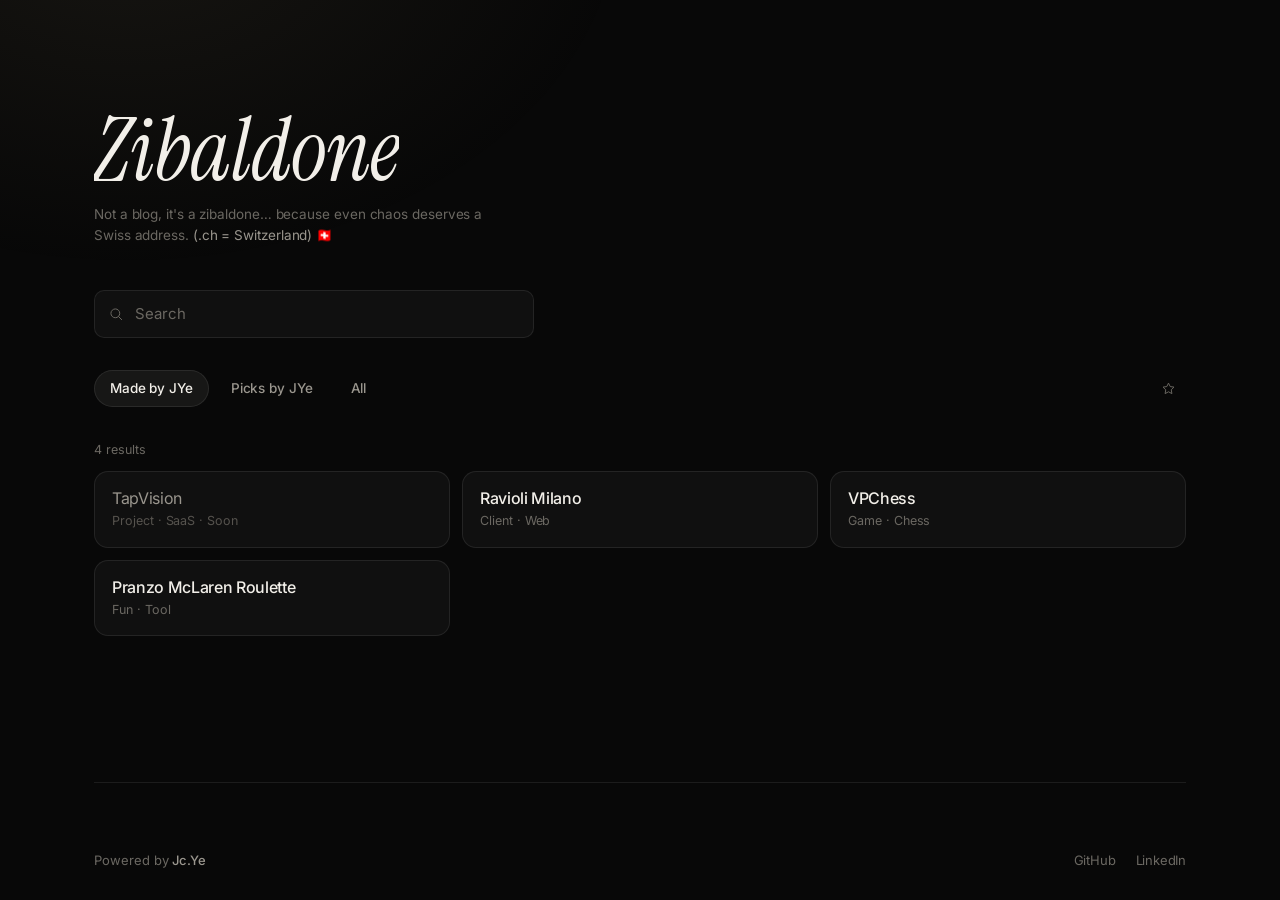
==== index.html @ 0ca53b3e "f" ====
<!DOCTYPE html>
<html lang="en" data-theme="dark">
<head>
<meta charset="utf-8">
<meta name="viewport" content="width=device-width, initial-scale=1, viewport-fit=cover">
<meta name="color-scheme" content="dark">
<meta name="theme-color" content="#080808">

<title>Zibaldone</title>
<meta name="description" content="Zibaldone.ch — pages built by Jiancheng Ye, and a few worth keeping open.">
<meta name="author" content="Jiancheng Ye">

<meta property="og:type" content="website">
<meta property="og:site_name" content="Zibaldone">
<meta property="og:title" content="Zibaldone">
<meta property="og:description" content="Pages built by Jiancheng Ye, and a few worth keeping open.">
<meta property="og:url" content="https://zibaldone.ch/">
<meta name="twitter:card" content="summary_large_image">

<link rel="canonical" href="https://zibaldone.ch/">
<link rel="icon" href="assets/img/favicon.svg" type="image/svg+xml">

<link rel="preconnect" href="https://fonts.googleapis.com">
<link rel="preconnect" href="https://fonts.gstatic.com" crossorigin>
<link rel="stylesheet" href="https://fonts.googleapis.com/css2?family=Inter:wght@400;500;600&family=Instrument+Serif:ital@1&display=swap">

<link rel="stylesheet" href="assets/css/style.css">
</head>

<body>
<a class="skip-link" href="#grid">Skip to the list</a>

<div class="bg" aria-hidden="true"></div>

<div class="shell">

  <header class="head">
    <h1 class="wordmark"><span>Zibaldone</span></h1>
    <p class="tagline">Not a blog, it's a zibaldone&hellip; because even chaos deserves a Swiss address. <span class="tagline__ch">(.ch = Switzerland) 🇨🇭</span></p>

    <form class="search" role="search" onsubmit="return false">
      <svg class="search__icon" viewBox="0 0 24 24" aria-hidden="true">
        <circle cx="11" cy="11" r="6.6" fill="none" stroke="currentColor" stroke-width="1.5"/>
        <path d="M15.9 15.9L20.5 20.5" stroke="currentColor" stroke-width="1.5" stroke-linecap="round"/>
      </svg>
      <input id="q" class="search__input" type="search" autocomplete="off"
             placeholder="Search" aria-label="Search sites" spellcheck="false">
      <button id="qClear" class="search__clear" type="button" aria-label="Clear search" hidden>
        <svg viewBox="0 0 24 24" aria-hidden="true">
          <path d="M7 7l10 10M17 7L7 17" stroke="currentColor" stroke-width="1.8" stroke-linecap="round"/>
        </svg>
      </button>
    </form>

    <div class="toolbar">
      <div class="chips" id="chips" role="tablist" aria-label="Collections"></div>
      <button id="favBtn" class="icon-btn" type="button" aria-pressed="false"
              aria-label="Show only saved" title="Saved">
        <svg viewBox="0 0 24 24" aria-hidden="true">
          <path d="M12 4.4l2.4 4.87 5.37.78-3.89 3.79.92 5.36L12 16.66l-4.8 2.54.92-5.36-3.89-3.79 5.37-.78z"
                fill="none" stroke="currentColor" stroke-width="1.4" stroke-linejoin="round"/>
        </svg>
      </button>
    </div>
  </header>

  <main>
    <p class="count" id="count" role="status" aria-live="polite"></p>

    <section id="grid" class="grid" aria-label="Sites"></section>

    <div id="empty" class="empty" hidden>
      <p>No matches. <button type="button" class="linklike" id="resetBtn">Reset</button></p>
    </div>
  </main>

  <footer class="foot">
    <p class="foot__credit">Powered by <span class="foot__name">Jc.Ye</span></p>
    <nav class="foot__links" aria-label="Elsewhere">
      <a href="https://github.com/skymemoryGit" target="_blank" rel="noopener noreferrer">GitHub</a>
      <a href="https://www.linkedin.com/in/jiancheng-ye-790966201" target="_blank" rel="noopener noreferrer">LinkedIn</a>
    </nav>
  </footer>

</div>

<script src="assets/js/data.js"></script>
<script src="assets/js/app.js"></script>
</body>
</html>
---- assets/css/style.css ----
/* =============================================================================
 *  zibaldone.ch — style.css
 *
 *  Same shape as before: a wordmark, a search field, three chips, a quiet grid
 *  of compact cards. The caption only exists on hover, as a floating tooltip.
 *
 *  What changed is the material, not the layout — warm paper-white instead of
 *  a cold blue-white, a champagne accent instead of system blue, and a hairline
 *  on every card so the grid reads as something set rather than something
 *  floating on black.
 * =========================================================================== */

/* ---------------------------------------------------------------- tokens -- */
:root {
  --bg:        #080808;
  --surface:   rgba(244, 241, 234, .035);
  --surface-2: rgba(244, 241, 234, .062);

  --line:      rgba(244, 241, 234, .085);   /* resting hairline, always drawn */
  --line-2:    rgba(244, 241, 234, .17);    /* hover / active */

  --ink:       #F2EFE9;   /* warm paper-white — never pure #FFF */
  --ink-2:     #9A968E;
  --ink-3:     #6B6862;

  --accent:    #B9A77D;   /* champagne. The only colour on the page. */

  --font: 'Inter', -apple-system, BlinkMacSystemFont, 'SF Pro Text',
          'Segoe UI', Roboto, Helvetica, Arial, sans-serif;
  --font-display: 'Instrument Serif', Georgia, 'Times New Roman', serif;

  --r:     14px;
  --pad:   clamp(20px, 5vw, 44px);
  --maxw:  1180px;

  --ease:  cubic-bezier(.32, .72, 0, 1);
  --fast:  .2s;
  --slow:  .4s;
}

/* ------------------------------------------------------------------ base -- */
*, *::before, *::after { box-sizing: border-box; }
html { -webkit-text-size-adjust: 100%; }

body {
  margin: 0;
  min-height: 100svh;
  background: var(--bg);
  color: var(--ink);
  font-family: var(--font);
  font-size: 16px;
  line-height: 1.5;
  letter-spacing: -.012em;
  -webkit-font-smoothing: antialiased;
  -moz-osx-font-smoothing: grayscale;
  overflow-x: hidden;
}

a { color: inherit; text-decoration: none; }
button { font: inherit; color: inherit; }
h1, h2, p { margin: 0; }
[hidden] { display: none !important; }

::selection { background: var(--accent); color: #0B0B0B; }

:focus-visible { outline: 1.5px solid var(--accent); outline-offset: 3px; border-radius: 8px; }

.skip-link {
  position: absolute; left: -9999px; top: 0; z-index: 99;
  background: var(--ink); color: var(--bg); padding: 10px 16px; font-weight: 500;
}
.skip-link:focus { left: 0; }

/* one very faint pool of warm light, top-left. Nothing else. */
.bg {
  position: fixed; inset: 0; z-index: -1; pointer-events: none;
  background:
    radial-gradient(56vmax 40vmax at 10% -10%, rgba(185, 167, 125, .085), transparent 70%);
}

.shell {
  max-width: var(--maxw);
  margin-inline: auto;
  padding: clamp(56px, 12vh, 120px) var(--pad) 0;
  display: flex; flex-direction: column;
  min-height: 100svh;
}

/* ================================================================= HEADER == */
.head { margin-bottom: clamp(22px, 3.4vw, 34px); }

/* wordmark ---------------------------------------------------------------- */
/* One sheen sweeps across on load and settles to flat. background-size:300%
   means the visible window is a third of the gradient — at both ends that
   window is solid ink, so only the pass itself shows. */
.wordmark {
  font-family: var(--font-display);
  font-style: italic;
  font-size: clamp(44px, 11vw, 86px);
  font-weight: 400;
  letter-spacing: -.01em;
  line-height: 1;
  margin-bottom: clamp(6px, 1.4vw, 10px);
  user-select: none;
}

/* tagline ------------------------------------------------------------------ */
.tagline {
  max-width: 46ch;
  margin-bottom: clamp(26px, 5vw, 44px);
  font-size: 13.5px;
  line-height: 1.55;
  color: var(--ink-3);
  letter-spacing: -.006em;
}
.tagline__ch { color: var(--ink-2); }
.wordmark span {
  display: inline-block;
  background: linear-gradient(100deg,
              #F2EFE9   0%,
              #F2EFE9  43%,
              #B9A77D  52%,
              #F2EFE9  62%,
              #F2EFE9 100%);
  background-size: 300% 100%;
  background-position: 0 0;
  -webkit-background-clip: text;
  background-clip: text;
  color: transparent;
  animation: sheen 2.1s var(--ease) .2s both;
}
@keyframes sheen {
  from { background-position: 100% 0; opacity: 0; transform: translateY(10px); }
  30%  { opacity: 1; transform: none; }
  to   { background-position: 0 0;    opacity: 1; transform: none; }
}

/* search ------------------------------------------------------------------ */
.search { position: relative; display: flex; align-items: center; max-width: 440px; }

.search__icon {
  position: absolute; left: 14px; width: 16px; height: 16px;
  color: var(--ink-3); pointer-events: none;
  transition: color var(--fast) var(--ease);
}
.search:focus-within .search__icon { color: var(--accent); }

.search__input {
  width: 100%;
  padding: 12px 40px 12px 40px;
  font: inherit; font-size: 15px;
  color: var(--ink);
  background: var(--surface);
  border: 1px solid var(--line);
  border-radius: 10px;
  transition: background var(--fast) var(--ease), border-color var(--fast) var(--ease);
  -webkit-appearance: none; appearance: none;
}
.search__input::placeholder { color: var(--ink-3); }
.search__input:hover { border-color: var(--line-2); }
.search__input:focus { outline: none; background: var(--surface-2); border-color: var(--line-2); }
.search__input::-webkit-search-cancel-button { display: none; }

.search__clear {
  position: absolute; right: 9px;
  display: grid; place-items: center;
  width: 24px; height: 24px;
  border: 0; border-radius: 50%;
  background: rgba(244, 241, 234, .14); color: var(--ink);
  cursor: pointer;
  transition: background var(--fast) var(--ease);
}
.search__clear svg { width: 13px; height: 13px; }
.search__clear:hover { background: rgba(244, 241, 234, .26); }

/* toolbar ----------------------------------------------------------------- */
.toolbar {
  margin-top: clamp(22px, 4vw, 32px);
  display: flex; align-items: center; gap: 10px;
}

.chips { display: flex; gap: 6px; min-width: 0; flex: 1 1 auto; }

.chip {
  padding: 7px 15px;
  border: 1px solid transparent;
  border-radius: 999px;
  background: transparent;
  color: var(--ink-2);
  font-size: 13.5px; font-weight: 500; letter-spacing: -.008em;
  white-space: nowrap; cursor: pointer;
  transition: color var(--fast) var(--ease),
              background var(--fast) var(--ease),
              border-color var(--fast) var(--ease);
}
.chip:hover { color: var(--ink); border-color: var(--line); }
.chip[aria-selected="true"] {
  color: var(--ink); background: var(--surface-2); border-color: var(--line);
}

.icon-btn {
  flex: none;
  display: grid; place-items: center;
  width: 36px; height: 36px;
  border: 0; border-radius: 50%;
  background: transparent; color: var(--ink-3);
  cursor: pointer;
  transition: color var(--fast) var(--ease), background var(--fast) var(--ease);
}
.icon-btn svg { width: 17px; height: 17px; }
.icon-btn:hover { color: var(--ink); background: var(--surface); }
.icon-btn[aria-pressed="true"] { color: var(--accent); }
.icon-btn[aria-pressed="true"] svg path { fill: currentColor; }

@media (max-width: 700px) {
  .chips {
    overflow-x: auto; scrollbar-width: none; -webkit-overflow-scrolling: touch;
    mask-image: linear-gradient(90deg, #000 calc(100% - 20px), transparent);
  }
  .chips::-webkit-scrollbar { display: none; }
}

/* =================================================================== MAIN == */
.count {
  font-size: 12.5px; color: var(--ink-3);
  margin-bottom: 12px; min-height: 1em;
  letter-spacing: -.005em;
}

.grid { display: grid; grid-template-columns: 1fr; gap: 10px; }
@media (min-width: 640px)  { .grid { grid-template-columns: repeat(2, 1fr); gap: 12px; } }
@media (min-width: 980px)  { .grid { grid-template-columns: repeat(3, 1fr); } }
@media (min-width: 1300px) { .grid { grid-template-columns: repeat(4, 1fr); } }

/* ----------------------------------------------------------------- card -- */
.card {
  position: relative;
  display: flex; align-items: center; justify-content: space-between;
  gap: 12px;
  padding: 16px 17px;
  background: var(--surface);
  border: 1px solid var(--line);      /* always drawn — the grid is *set* */
  border-radius: var(--r);
  transition: background var(--fast) var(--ease),
              border-color var(--fast) var(--ease),
              transform var(--fast) var(--ease);
  animation: in var(--slow) var(--ease) backwards;
}
@keyframes in { from { opacity: 0; transform: translateY(7px); } }

/* transform makes a stacking context, so a hovered card must outrank its
   later siblings or they paint over its tooltip */
.card:hover, .card:focus-within {
  background: var(--surface-2);
  border-color: var(--line-2);
  transform: translateY(-2px);
  z-index: 20;
}

/* Dim the *text*, never the card — opacity on the card would fade the tooltip
   inside it too, and a see-through tooltip is unreadable over the grid. */
.card--soon .card__title { color: var(--ink-2); font-weight: 400; }
.card--soon .card__meta  { color: #56534E; }

.card__link { position: absolute; inset: 0; z-index: 1; border-radius: inherit; }
.card__link:focus-visible { outline-offset: -4px; }
.card--soon .card__link { cursor: default; }

.card__body { min-width: 0; display: flex; flex-direction: column; }

.card__title {
  font-size: 16px; font-weight: 500;
  letter-spacing: -.021em; line-height: 1.3;
}

.card__meta {
  margin-top: 3px;
  font-size: 12.5px; color: var(--ink-3);
  letter-spacing: -.004em;
  white-space: nowrap; overflow: hidden; text-overflow: ellipsis;
}

.card__aside { flex: none; display: flex; align-items: center; gap: 2px; color: var(--ink-3); }

.card__ext {
  width: 13px; height: 13px;
  opacity: 0; transform: translateX(-3px);
  transition: opacity var(--fast) var(--ease), transform var(--fast) var(--ease),
              color var(--fast) var(--ease);
}
.card:hover .card__ext { opacity: 1; transform: none; color: var(--accent); }

/* star -------------------------------------------------------------------- */
.star {
  position: relative; z-index: 2;
  display: grid; place-items: center;
  width: 28px; height: 28px;
  border: 0; border-radius: 50%;
  background: transparent; color: var(--ink-3);
  cursor: pointer; opacity: 0;
  transition: opacity var(--fast) var(--ease), color var(--fast) var(--ease);
}
.star svg { width: 15px; height: 15px; }
.card:hover .star, .star:focus-visible { opacity: 1; }
.star:hover { color: var(--accent); }
.star[aria-pressed="true"] { opacity: 1; color: var(--accent); }
.star[aria-pressed="true"] svg path { fill: currentColor; }
@media (hover: none) { .star { opacity: .45; } }

/* ------------------------------------------------------------- tooltip --- */
/* The caption exists only on hover, floating above the card. It never takes
   up layout, so the grid stays perfectly still. */
.tip {
  position: absolute;
  bottom: calc(100% + 10px);
  left: 50%;
  z-index: 30;
  width: max-content;
  max-width: min(272px, 78vw);
  padding: 10px 14px;
  font-size: 12.8px; line-height: 1.48;
  color: var(--ink);
  letter-spacing: -.006em;
  text-align: center;
  background: rgba(26, 25, 23, .975);
  border: .5px solid rgba(244, 241, 234, .14);
  border-radius: 10px;
  box-shadow: 0 16px 40px -14px rgba(0, 0, 0, .9);
  -webkit-backdrop-filter: saturate(170%) blur(20px);
  backdrop-filter: saturate(170%) blur(20px);
  opacity: 0; visibility: hidden;
  transform: translate(-50%, 4px) scale(.97);
  transform-origin: 50% 100%;
  transition: opacity var(--fast) var(--ease),
              transform var(--fast) var(--ease),
              visibility 0s linear var(--fast);
  pointer-events: none;
}
.tip::after {                     /* the little arrow */
  content: '';
  position: absolute; top: 100%; left: 50%;
  width: 9px; height: 9px;
  margin: -5px 0 0 -4.5px;
  background: inherit;
  border-right: .5px solid rgba(244, 241, 234, .14);
  border-bottom: .5px solid rgba(244, 241, 234, .14);
  border-bottom-right-radius: 2px;
  transform: rotate(45deg);
}

@media (hover: hover) and (pointer: fine) {
  .card:hover .tip, .card:focus-within .tip {
    opacity: 1; visibility: visible;
    transform: translate(-50%, 0) scale(1);
    transition-delay: .1s, .1s, 0s;
  }
}

/* First row has nothing above it, so its tooltip flips underneath.
   Scoped to hover devices: on touch the caption is a plain static line, and
   these positioned/transform rules would otherwise drag it out of place. */
@media (hover: hover) and (pointer: fine) {
  .card--flip .tip {
    bottom: auto; top: calc(100% + 10px);
    transform-origin: 50% 0;
    transform: translate(-50%, -4px) scale(.97);
  }
  .card--flip .tip::after {
    top: auto; bottom: 100%;
    margin: 0 0 -5px -4.5px;
    border: 0;
    border-left: .5px solid rgba(244, 241, 234, .14);
    border-top: .5px solid rgba(244, 241, 234, .14);
    border-top-left-radius: 2px;
  }
  .card--flip:hover .tip, .card--flip:focus-within .tip {
    transform: translate(-50%, 0) scale(1);
  }
}

/* Touch has no hover, so the caption drops into the flow as a quiet second
   line — title, description, then tags. */
@media (hover: none), (pointer: coarse) {
  .tip {
    position: static;
    order: 2;
    opacity: 1; visibility: visible; transform: none;
    width: auto; max-width: none;
    padding: 0; margin-top: 4px;
    background: none; border: 0; box-shadow: none;
    backdrop-filter: none; -webkit-backdrop-filter: none;
    text-align: left;
    font-size: 13.5px; line-height: 1.5; color: var(--ink-2);
  }
  .tip::after { display: none; }
  .card__meta { order: 3; margin-top: 8px; }
  .card { align-items: flex-start; padding: 15px 16px; }
  .card__aside { margin-top: 1px; }
}

/* --------------------------------------------------------------- empty --- */
.empty { padding: 56px 0; color: var(--ink-2); font-size: 15px; }
.linklike { border: 0; background: none; padding: 0; color: var(--accent); cursor: pointer; }

/* =================================================================== FOOT == */
.foot {
  margin-top: auto;                 /* keeps the footer pinned on short pages */
  padding: clamp(40px, 7vw, 68px) 0 max(30px, env(safe-area-inset-bottom));
  display: flex; align-items: center; justify-content: space-between;
  flex-wrap: wrap; gap: 12px 22px;
  font-size: 13px; color: var(--ink-3);
  border-top: 1px solid var(--line);
}
.foot__credit { letter-spacing: -.004em; }
.foot__name { color: var(--ink-2); font-weight: 500; }
.foot__links { display: flex; align-items: center; gap: 20px; }
.foot a { transition: color var(--fast) var(--ease); }
.foot a:hover { color: var(--ink); }

/* -------------------------------------------------------- a11y / motion -- */
@media (prefers-reduced-motion: reduce) {
  *, *::before, *::after {
    animation-duration: .001ms !important;
    animation-iteration-count: 1 !important;
    transition-duration: .001ms !important;
  }
  .wordmark span { background-position: 0 0; opacity: 1; }
  .card:hover { transform: none; }
}

@media print {
  .bg, .toolbar, .search, .star { display: none !important; }
  body { background: #fff; color: #000; }
  .card { break-inside: avoid; border: 1px solid #ccc; }
  .tip { position: static; opacity: 1; visibility: visible; transform: none;
         background: none; border: 0; box-shadow: none; color: #444; }
}
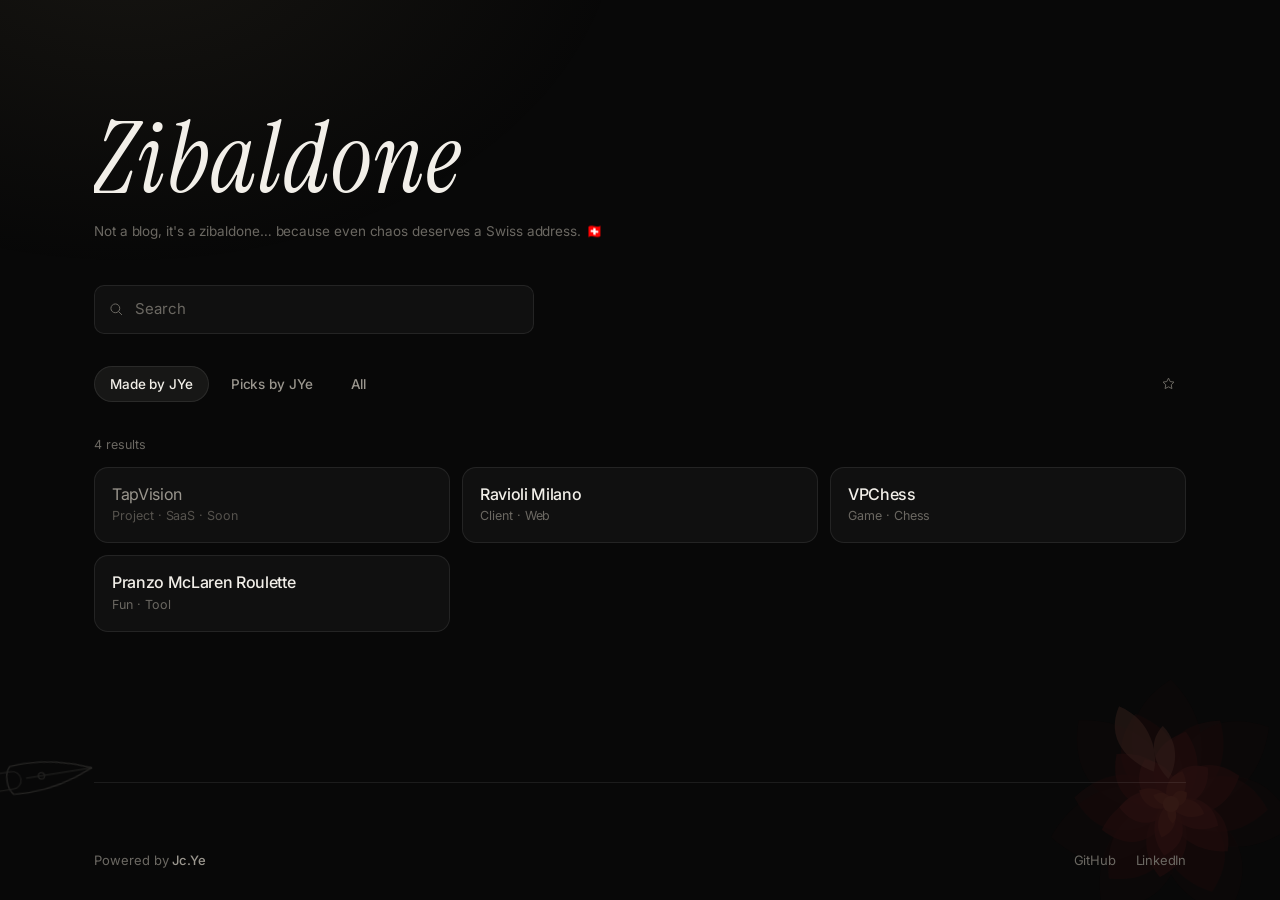
==== commit 27dbcfa5: "fix fix" ====
--- a/index.html
+++ b/index.html
@@ -31,12 +31,14 @@
 <a class="skip-link" href="#grid">Skip to the list</a>
 
 <div class="bg" aria-hidden="true"></div>
+<img class="corner-mark corner-mark--rose" src="assets/img/rose-mark.svg" alt="" aria-hidden="true">
+<img class="corner-mark corner-mark--pen"  src="assets/img/pen-mark.svg"  alt="" aria-hidden="true">
 
 <div class="shell">
 
   <header class="head">
     <h1 class="wordmark"><span>Zibaldone</span></h1>
-    <p class="tagline">Not a blog, it's a zibaldone&hellip; because even chaos deserves a Swiss address. <span class="tagline__ch">(.ch = Switzerland) 🇨🇭</span></p>
+    <p class="tagline">Not a blog, it's a zibaldone&hellip; because even chaos deserves a Swiss address. <span class="tagline__ch">🇨🇭</span></p>
 
     <form class="search" role="search" onsubmit="return false">
       <svg class="search__icon" viewBox="0 0 24 24" aria-hidden="true">
--- a/assets/css/style.css
+++ b/assets/css/style.css
@@ -78,6 +78,33 @@
     radial-gradient(56vmax 40vmax at 10% -10%, rgba(185, 167, 125, .085), transparent 70%);
 }
 
+/* corner marks — a rose (bottom right) and a pen nib (bottom left), fixed to
+   the viewport like .bg. Both sit in the black margin, never over content;
+   low opacity so they read as ambient texture, not illustration. Off on
+   small screens — there isn't room for them without crowding the grid. */
+.corner-mark {
+  position: fixed;
+  z-index: -1;
+  pointer-events: none;
+  user-select: none;
+}
+.corner-mark--rose {
+  right: clamp(-70px, -5vw, -24px);
+  bottom: clamp(-80px, -6vw, -30px);
+  width: clamp(240px, 27vw, 460px);
+  opacity: .2;
+}
+.corner-mark--pen {
+  left: clamp(-36px, -3vw, -8px);
+  bottom: clamp(54px, 9vh, 104px);
+  width: clamp(130px, 13vw, 200px);
+  opacity: .16;
+  transform: rotate(-9deg);
+}
+@media (max-width: 760px) {
+  .corner-mark { display: none; }
+}
+
 .shell {
   max-width: var(--maxw);
   margin-inline: auto;
@@ -96,24 +123,24 @@
 .wordmark {
   font-family: var(--font-display);
   font-style: italic;
-  font-size: clamp(44px, 11vw, 86px);
+  font-size: clamp(50px, 12.5vw, 98px);
   font-weight: 400;
-  letter-spacing: -.01em;
-  line-height: 1;
+  letter-spacing: .015em;    /* Instrument Serif italic reads narrow — open it up rather than crowd it */
+  line-height: 1.05;
   margin-bottom: clamp(6px, 1.4vw, 10px);
   user-select: none;
 }
 
 /* tagline ------------------------------------------------------------------ */
 .tagline {
-  max-width: 46ch;
+  max-width: 68ch;           /* wide enough to hold the sentence on one line above ~560px */
   margin-bottom: clamp(26px, 5vw, 44px);
   font-size: 13.5px;
-  line-height: 1.55;
+  line-height: 1.5;
   color: var(--ink-3);
   letter-spacing: -.006em;
 }
-.tagline__ch { color: var(--ink-2); }
+.tagline__ch { margin-left: 1px; }
 .wordmark span {
   display: inline-block;
   background: linear-gradient(100deg,
@@ -429,7 +456,7 @@
 }
 
 @media print {
-  .bg, .toolbar, .search, .star { display: none !important; }
+  .bg, .corner-mark, .toolbar, .search, .star { display: none !important; }
   body { background: #fff; color: #000; }
   .card { break-inside: avoid; border: 1px solid #ccc; }
   .tip { position: static; opacity: 1; visibility: visible; transform: none;
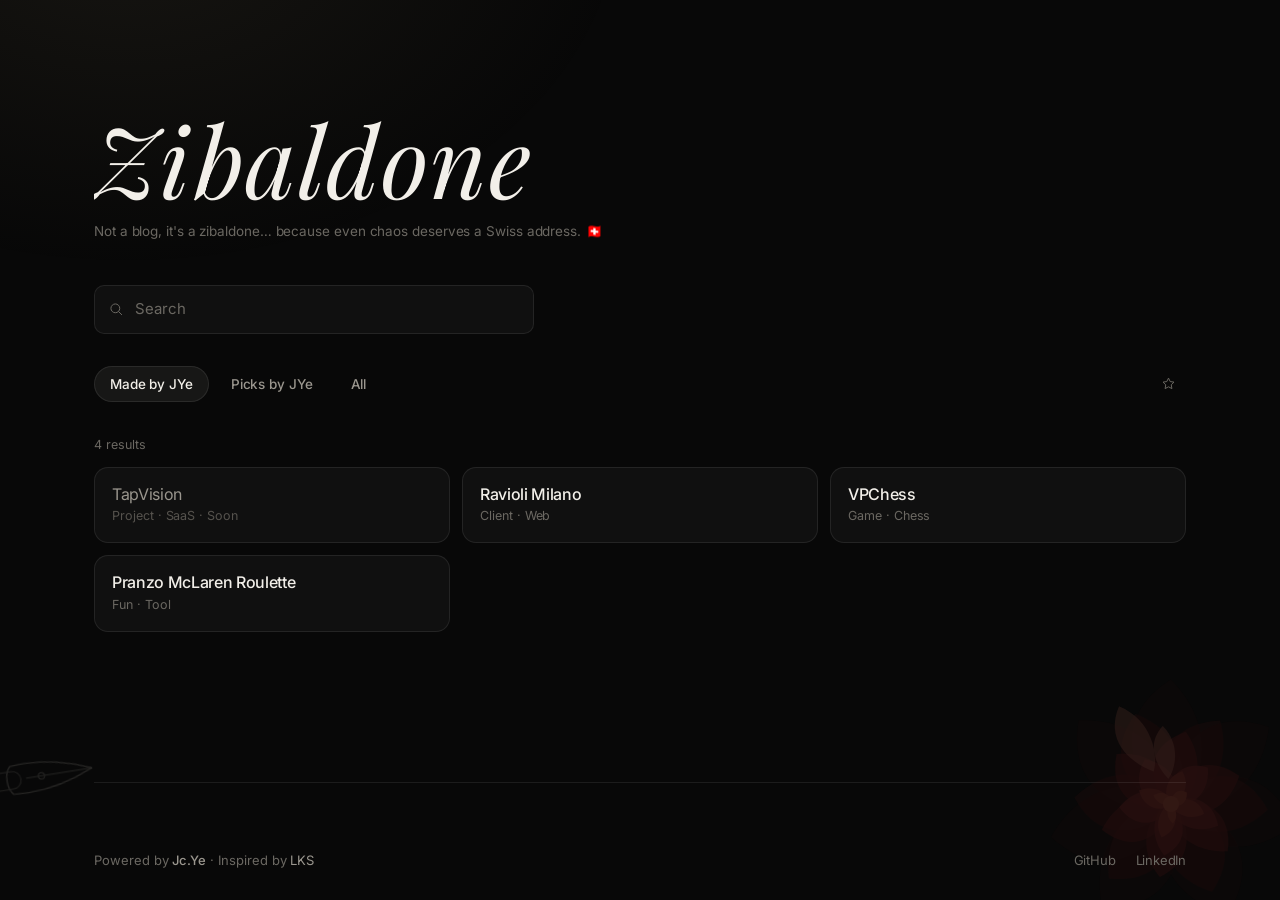
==== commit b1ddb09b: "2" ====
--- a/index.html
+++ b/index.html
@@ -22,7 +22,7 @@
 
 <link rel="preconnect" href="https://fonts.googleapis.com">
 <link rel="preconnect" href="https://fonts.gstatic.com" crossorigin>
-<link rel="stylesheet" href="https://fonts.googleapis.com/css2?family=Inter:wght@400;500;600&family=Instrument+Serif:ital@1&display=swap">
+<link rel="stylesheet" href="https://fonts.googleapis.com/css2?family=Inter:wght@400;500;600&family=Playfair+Display:ital@1&display=swap">
 
 <link rel="stylesheet" href="assets/css/style.css">
 </head>
@@ -77,7 +77,7 @@
   </main>
 
   <footer class="foot">
-    <p class="foot__credit">Powered by <span class="foot__name">Jc.Ye</span></p>
+    <p class="foot__credit">Powered by <span class="foot__name">Jc.Ye</span> <span class="foot__inspired">· Inspired by <a href="https://lkssite.vip/" target="_blank" rel="noopener noreferrer">LKS</a></span></p>
     <nav class="foot__links" aria-label="Elsewhere">
       <a href="https://github.com/skymemoryGit" target="_blank" rel="noopener noreferrer">GitHub</a>
       <a href="https://www.linkedin.com/in/jiancheng-ye-790966201" target="_blank" rel="noopener noreferrer">LinkedIn</a>
--- a/assets/css/style.css
+++ b/assets/css/style.css
@@ -27,7 +27,7 @@
 
   --font: 'Inter', -apple-system, BlinkMacSystemFont, 'SF Pro Text',
           'Segoe UI', Roboto, Helvetica, Arial, sans-serif;
-  --font-display: 'Instrument Serif', Georgia, 'Times New Roman', serif;
+  --font-display: 'Playfair Display', Georgia, 'Times New Roman', serif;
 
   --r:     14px;
   --pad:   clamp(20px, 5vw, 44px);
@@ -125,7 +125,7 @@
   font-style: italic;
   font-size: clamp(50px, 12.5vw, 98px);
   font-weight: 400;
-  letter-spacing: .015em;    /* Instrument Serif italic reads narrow — open it up rather than crowd it */
+  letter-spacing: .015em;    /* Playfair italic still reads a touch narrow at display size — open it up rather than crowd it */
   line-height: 1.05;
   margin-bottom: clamp(6px, 1.4vw, 10px);
   user-select: none;
@@ -440,6 +440,8 @@
 }
 .foot__credit { letter-spacing: -.004em; }
 .foot__name { color: var(--ink-2); font-weight: 500; }
+.foot__inspired { color: var(--ink-3); }
+.foot__inspired a { color: var(--ink-2); }
 .foot__links { display: flex; align-items: center; gap: 20px; }
 .foot a { transition: color var(--fast) var(--ease); }
 .foot a:hover { color: var(--ink); }
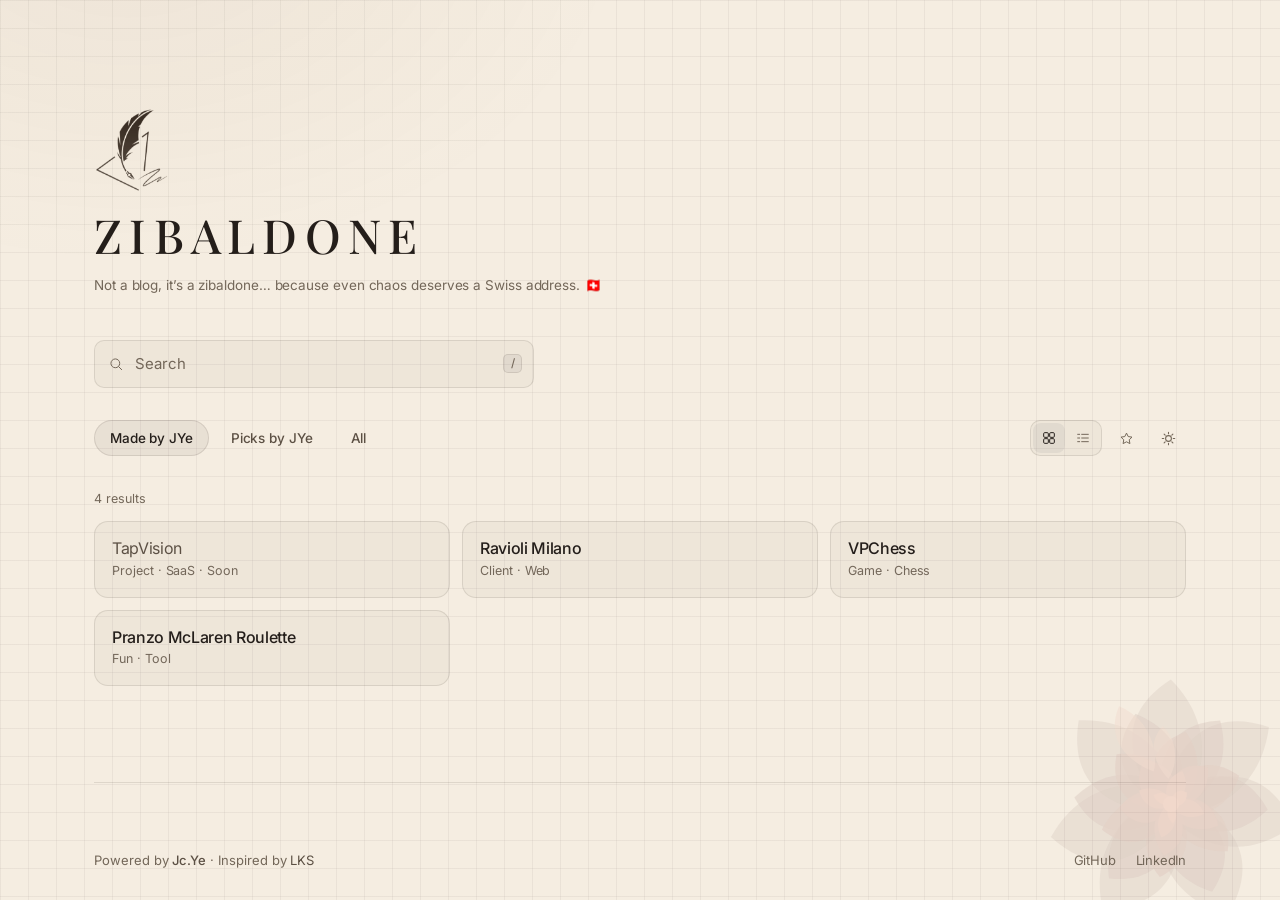
==== commit 9ec34232: "logo add logo and more sty,le" ====
--- a/index.html
+++ b/index.html
@@ -3,8 +3,8 @@
 <head>
 <meta charset="utf-8">
 <meta name="viewport" content="width=device-width, initial-scale=1, viewport-fit=cover">
-<meta name="color-scheme" content="dark">
-<meta name="theme-color" content="#080808">
+<meta name="theme-color" content="#29221D" media="(prefers-color-scheme: dark)">
+<meta name="theme-color" content="#F5EDE1" media="(prefers-color-scheme: light)">
 
 <title>Zibaldone</title>
 <meta name="description" content="Zibaldone.ch — pages built by Jiancheng Ye, and a few worth keeping open.">
@@ -18,27 +18,52 @@
 <meta name="twitter:card" content="summary_large_image">
 
 <link rel="canonical" href="https://zibaldone.ch/">
-<link rel="icon" href="assets/img/favicon.svg" type="image/svg+xml">
+<link rel="icon" href="assets/img/favicon-32.png" sizes="32x32" type="image/png">
+<link rel="apple-touch-icon" href="assets/img/favicon-180.png">
 
 <link rel="preconnect" href="https://fonts.googleapis.com">
 <link rel="preconnect" href="https://fonts.gstatic.com" crossorigin>
-<link rel="stylesheet" href="https://fonts.googleapis.com/css2?family=Inter:wght@400;500;600&family=Playfair+Display:ital@1&display=swap">
+<!-- Playfair Display is now loaded ROMAN, not italic: the logo sets ZIBALDONE
+     upright, in caps, on a wide track, and the wordmark below reproduces that
+     lockup in live text rather than as a second image. -->
+<link rel="stylesheet" href="https://fonts.googleapis.com/css2?family=Inter:wght@400;500;600&family=Playfair+Display:wght@400;500&display=swap">
 
 <link rel="stylesheet" href="assets/css/style.css">
+
+<!-- The one inline script on the page, and it earns its place: it stamps the
+     saved theme onto <html> before first paint. Loading it with the rest of
+     app.js would flash a full-screen white page at every dark-mode visitor. -->
+<script>
+(function () {
+  try {
+    var saved = localStorage.getItem('zibaldone.theme.v1');
+    var dark = saved ? saved === 'dark'
+                     : !matchMedia('(prefers-color-scheme: light)').matches;
+    document.documentElement.dataset.theme = dark ? 'dark' : 'light';
+  } catch (e) { /* private mode — the dark default in the markup stands */ }
+})();
+</script>
 </head>
 
 <body>
-<a class="skip-link" href="#grid">Skip to the list</a>
+<a class="skip-link" href="#list">Skip to the list</a>
 
 <div class="bg" aria-hidden="true"></div>
+<!-- The pen-nib corner mark is gone: the logo is a quill, so the two were
+     saying the same thing twice. The rose stays — it is a separate motif. -->
 <img class="corner-mark corner-mark--rose" src="assets/img/rose-mark.svg" alt="" aria-hidden="true">
-<img class="corner-mark corner-mark--pen"  src="assets/img/pen-mark.svg"  alt="" aria-hidden="true">
 
 <div class="shell">
 
   <header class="head">
+    <!-- Two tints of one emblem, swapped by theme, so the mark is never a pale
+         cream shape sitting on a bright sheet. Decorative: the <h1> below is
+         the real name, so this is hidden from assistive tech. -->
+    <img class="logo logo--ink"   src="assets/img/logo-mark.png"       alt="" aria-hidden="true" width="235" height="264">
+    <img class="logo logo--paper" src="assets/img/logo-mark-paper.png" alt="" aria-hidden="true" width="235" height="264">
+
     <h1 class="wordmark"><span>Zibaldone</span></h1>
-    <p class="tagline">Not a blog, it's a zibaldone&hellip; because even chaos deserves a Swiss address. <span class="tagline__ch">🇨🇭</span></p>
+    <p class="tagline">Not a blog, it&rsquo;s a zibaldone&hellip; because even chaos deserves a Swiss address. <span class="tagline__ch">&#127464;&#127469;</span></p>
 
     <form class="search" role="search" onsubmit="return false">
       <svg class="search__icon" viewBox="0 0 24 24" aria-hidden="true">
@@ -47,6 +72,7 @@
       </svg>
       <input id="q" class="search__input" type="search" autocomplete="off"
              placeholder="Search" aria-label="Search sites" spellcheck="false">
+      <kbd class="search__hint" aria-hidden="true">/</kbd>
       <button id="qClear" class="search__clear" type="button" aria-label="Clear search" hidden>
         <svg viewBox="0 0 24 24" aria-hidden="true">
           <path d="M7 7l10 10M17 7L7 17" stroke="currentColor" stroke-width="1.8" stroke-linecap="round"/>
@@ -56,20 +82,52 @@
 
     <div class="toolbar">
       <div class="chips" id="chips" role="tablist" aria-label="Collections"></div>
-      <button id="favBtn" class="icon-btn" type="button" aria-pressed="false"
-              aria-label="Show only saved" title="Saved">
-        <svg viewBox="0 0 24 24" aria-hidden="true">
-          <path d="M12 4.4l2.4 4.87 5.37.78-3.89 3.79.92 5.36L12 16.66l-4.8 2.54.92-5.36-3.89-3.79 5.37-.78z"
-                fill="none" stroke="currentColor" stroke-width="1.4" stroke-linejoin="round"/>
-        </svg>
-      </button>
+
+      <div class="tools">
+        <div class="seg" role="group" aria-label="Layout">
+          <button class="seg__btn" type="button" data-view="grid" aria-pressed="true" aria-label="Grid view" title="Grid">
+            <svg viewBox="0 0 24 24" aria-hidden="true">
+              <rect x="4" y="4" width="7" height="7" rx="1.6" fill="none" stroke="currentColor" stroke-width="1.5"/>
+              <rect x="13" y="4" width="7" height="7" rx="1.6" fill="none" stroke="currentColor" stroke-width="1.5"/>
+              <rect x="4" y="13" width="7" height="7" rx="1.6" fill="none" stroke="currentColor" stroke-width="1.5"/>
+              <rect x="13" y="13" width="7" height="7" rx="1.6" fill="none" stroke="currentColor" stroke-width="1.5"/>
+            </svg>
+          </button>
+          <button class="seg__btn" type="button" data-view="index" aria-pressed="false" aria-label="Index view" title="Index">
+            <svg viewBox="0 0 24 24" aria-hidden="true">
+              <path d="M4 6.5h3M4 12h3M4 17.5h3M10 6.5h10M10 12h10M10 17.5h10"
+                    stroke="currentColor" stroke-width="1.5" stroke-linecap="round"/>
+            </svg>
+          </button>
+        </div>
+
+        <button id="favBtn" class="icon-btn" type="button" aria-pressed="false"
+                aria-label="Show only saved" title="Saved">
+          <svg viewBox="0 0 24 24" aria-hidden="true">
+            <path d="M12 4.4l2.4 4.87 5.37.78-3.89 3.79.92 5.36L12 16.66l-4.8 2.54.92-5.36-3.89-3.79 5.37-.78z"
+                  fill="none" stroke="currentColor" stroke-width="1.4" stroke-linejoin="round"/>
+          </svg>
+        </button>
+
+        <button id="themeBtn" class="icon-btn" type="button" aria-label="Switch to paper theme" title="Theme">
+          <svg class="icon-moon" viewBox="0 0 24 24" aria-hidden="true">
+            <path d="M20 14.2A8.2 8.2 0 019.8 4a8.2 8.2 0 1010.2 10.2z"
+                  fill="none" stroke="currentColor" stroke-width="1.5" stroke-linejoin="round"/>
+          </svg>
+          <svg class="icon-sun" viewBox="0 0 24 24" aria-hidden="true">
+            <circle cx="12" cy="12" r="4.1" fill="none" stroke="currentColor" stroke-width="1.5"/>
+            <path d="M12 3.2v2.1M12 18.7v2.1M3.2 12h2.1M18.7 12h2.1M5.8 5.8l1.5 1.5M16.7 16.7l1.5 1.5M18.2 5.8l-1.5 1.5M7.3 16.7l-1.5 1.5"
+                  stroke="currentColor" stroke-width="1.5" stroke-linecap="round"/>
+          </svg>
+        </button>
+      </div>
     </div>
   </header>
 
   <main>
     <p class="count" id="count" role="status" aria-live="polite"></p>
 
-    <section id="grid" class="grid" aria-label="Sites"></section>
+    <section id="list" class="list list--grid" aria-label="Sites"></section>
 
     <div id="empty" class="empty" hidden>
       <p>No matches. <button type="button" class="linklike" id="resetBtn">Reset</button></p>
@@ -77,7 +135,7 @@
   </main>
 
   <footer class="foot">
-    <p class="foot__credit">Powered by <span class="foot__name">Jc.Ye</span> <span class="foot__inspired">· Inspired by <a href="https://lkssite.vip/" target="_blank" rel="noopener noreferrer">LKS</a></span></p>
+    <p class="foot__credit">Powered by <span class="foot__name">Jc.Ye</span> <span class="foot__inspired">&middot; Inspired by <a href="https://lkssite.vip/" target="_blank" rel="noopener noreferrer">LKS</a></span></p>
     <nav class="foot__links" aria-label="Elsewhere">
       <a href="https://github.com/skymemoryGit" target="_blank" rel="noopener noreferrer">GitHub</a>
       <a href="https://www.linkedin.com/in/jiancheng-ye-790966201" target="_blank" rel="noopener noreferrer">LinkedIn</a>
--- a/assets/css/style.css
+++ b/assets/css/style.css
@@ -1,29 +1,65 @@
 /* =============================================================================
  *  zibaldone.ch — style.css
  *
- *  Same shape as before: a wordmark, a search field, three chips, a quiet grid
- *  of compact cards. The caption only exists on hover, as a floating tooltip.
+ *  Same page it has always been: a wordmark, a search field, chips, a compact
+ *  list of links. No hero, no featured object, no about, no CTA — that
+ *  homepage was built once and thrown out, and this is not a second attempt.
  *
- *  What changed is the material, not the layout — warm paper-white instead of
- *  a cold blue-white, a champagne accent instead of system blue, and a hairline
- *  on every card so the grid reads as something set rather than something
- *  floating on black.
+ *  Three things carry the current design, and all three are material or
+ *  interaction rather than new structure:
+ *
+ *    1. THE LOGO SETS THE PALETTE. Every colour is sampled from main2.png,
+ *       including the page background, and the notebook ruling behind
+ *       everything is the same grid the logo is printed on.
+ *
+ *    2. INK / PAPER. The site is a zibaldone — a commonplace notebook. Dark is
+ *       ink at night, light is warm paper. Every colour is a token that
+ *       resolves per theme; nothing is hardcoded outside the :root blocks.
+ *
+ *    3. GRID / INDEX. The same items render as a card grid or as a notebook
+ *       index. Crucially these are the *same DOM nodes* under a different
+ *       layout, which is what lets them physically travel between the two.
+ *
+ *  The accent is the only colour on the page, and the caption is hover-only in
+ *  both views — it never takes up layout.
  * =========================================================================== */
 
 /* ---------------------------------------------------------------- tokens -- */
+/* Ink is the default and the identity; paper is a full override further down,
+   never a filter or an inversion of this block.
+
+   Every colour below is sampled from the logo, not invented next to it:
+   #29221D is the exact field the emblem sits on, and #EFD3B5 is the exact
+   cream of the quill. The page and the mark are the same material, which is
+   why the logo needs no plate, no box and no drop shadow to sit on it. */
 :root {
-  --bg:        #080808;
-  --surface:   rgba(244, 241, 234, .035);
-  --surface-2: rgba(244, 241, 234, .062);
-
-  --line:      rgba(244, 241, 234, .085);   /* resting hairline, always drawn */
-  --line-2:    rgba(244, 241, 234, .17);    /* hover / active */
-
-  --ink:       #F2EFE9;   /* warm paper-white — never pure #FFF */
-  --ink-2:     #9A968E;
-  --ink-3:     #6B6862;
-
-  --accent:    #B9A77D;   /* champagne. The only colour on the page. */
+  --bg:        #29221D;   /* the logo's own ground */
+  --bg-2:      #241E1A;
+  --surface:   rgba(243, 237, 230, .04);
+  --surface-2: rgba(243, 237, 230, .075);
+
+  --line:      rgba(243, 237, 230, .10);
+  --line-2:    rgba(243, 237, 230, .20);
+
+  --ink:       #F2EDE6;   /* 13.6:1 */
+  --ink-2:     #B6A895;   /*  6.7:1 */
+  --ink-3:     #9A8D7B;   /*  4.8:1 */
+
+  /* Deepened a step from the logo's #EFD3B5. At the source value the accent
+     and --ink sit almost on top of each other in lightness, and an accent that
+     reads as "the white, but warm" stops being an accent at all. */
+  --accent:    #E8C49B;   /*  9.6:1 */
+  --glow:      rgba(232, 196, 155, .07);
+
+  --rule:      rgba(239, 211, 181, .04);   /* the notebook ruling */
+  --rule-step: 28px;
+
+  --tip-bg:    rgba(24, 19, 16, .975);
+  --tip-line:  rgba(243, 237, 230, .16);
+  --tip-ink:   #F2EDE6;
+
+  --mark-blend: normal;
+  --mark-rose:  .16;
 
   --font: 'Inter', -apple-system, BlinkMacSystemFont, 'SF Pro Text',
           'Segoe UI', Roboto, Helvetica, Arial, sans-serif;
@@ -33,9 +69,39 @@
   --pad:   clamp(20px, 5vw, 44px);
   --maxw:  1180px;
 
+  /* One easing, three durations. Everything on the page picks from here, so
+     the whole interface moves with a single rhythm. */
   --ease:  cubic-bezier(.32, .72, 0, 1);
   --fast:  .2s;
-  --slow:  .4s;
+  --mid:   .34s;
+  --slow:  .42s;
+}
+
+/* PAPER — the sheet the notebook is made of, warm, never #FFF: a cold white
+   would undo the same warmth the ink theme is built on. The accent has to drop
+   to #7F6036 here, because the logo's cream is about 1.2:1 on a light sheet and
+   would vanish as text, as a focus ring and as an icon. Same colour, same job,
+   different weight. */
+:root[data-theme="light"] {
+  --bg:        #F5EDE1;
+  --bg-2:      #EDE3D4;
+  --surface:   rgba(36, 30, 26, .032);
+  --surface-2: rgba(36, 30, 26, .06);
+
+  --line:      rgba(36, 30, 26, .11);
+  --line-2:    rgba(36, 30, 26, .24);
+
+  --ink:       #241E1A;   /* 14.2:1 */
+  --ink-2:     #5C5044;   /*  6.7:1 */
+  --ink-3:     #736759;   /*  4.8:1 */
+
+  --accent:    #7F6036;   /*  5.0:1 */
+  --glow:      rgba(127, 96, 54, .06);
+
+  --rule:      rgba(41, 34, 29, .05);
+
+  --mark-blend: multiply;
+  --mark-rose:  .14;
 }
 
 /* ------------------------------------------------------------------ base -- */
@@ -54,6 +120,7 @@
   -webkit-font-smoothing: antialiased;
   -moz-osx-font-smoothing: grayscale;
   overflow-x: hidden;
+  transition: background var(--mid) var(--ease), color var(--mid) var(--ease);
 }
 
 a { color: inherit; text-decoration: none; }
@@ -61,9 +128,9 @@
 h1, h2, p { margin: 0; }
 [hidden] { display: none !important; }
 
-::selection { background: var(--accent); color: #0B0B0B; }
-
-:focus-visible { outline: 1.5px solid var(--accent); outline-offset: 3px; border-radius: 8px; }
+::selection { background: var(--accent); color: var(--bg); }
+
+:focus-visible { outline: 2px solid var(--accent); outline-offset: 3px; border-radius: 8px; }
 
 .skip-link {
   position: absolute; left: -9999px; top: 0; z-index: 99;
@@ -71,39 +138,41 @@
 }
 .skip-link:focus { left: 0; }
 
-/* one very faint pool of warm light, top-left. Nothing else. */
+/* The logo is drawn on ruled paper — a faint grid at a ~29px pitch, measured
+   off the source file. Reproducing it across the whole viewport is what makes
+   the emblem look like it belongs to the page rather than like a PNG pasted
+   onto it. It is texture, not illustration: two hairline gradients, no image,
+   and it sits under everything at z-index -1. */
 .bg {
   position: fixed; inset: 0; z-index: -1; pointer-events: none;
   background:
-    radial-gradient(56vmax 40vmax at 10% -10%, rgba(185, 167, 125, .085), transparent 70%);
-}
-
-/* corner marks — a rose (bottom right) and a pen nib (bottom left), fixed to
-   the viewport like .bg. Both sit in the black margin, never over content;
-   low opacity so they read as ambient texture, not illustration. Off on
-   small screens — there isn't room for them without crowding the grid. */
+    radial-gradient(56vmax 40vmax at 10% -10%, var(--glow), transparent 70%),
+    repeating-linear-gradient(to right,  var(--rule) 0 1px, transparent 1px var(--rule-step)),
+    repeating-linear-gradient(to bottom, var(--rule) 0 1px, transparent 1px var(--rule-step));
+  transition: background var(--mid) var(--ease);
+}
+/* The ruling is the one thing that reads as clutter behind a dense grid of
+   cards on a small screen, so it fades out with the corner marks. */
+@media (max-width: 760px) {
+  .bg { background: radial-gradient(70vmax 50vmax at 10% -10%, var(--glow), transparent 70%); }
+}
+
+/* Corner marks: unchanged artwork, fixed to the viewport, in the margin and
+   never over a card. On paper they switch to multiply so the rose sinks into
+   the sheet instead of sitting on top of it as a bright sticker. */
 .corner-mark {
-  position: fixed;
-  z-index: -1;
-  pointer-events: none;
-  user-select: none;
+  position: fixed; z-index: -1;
+  pointer-events: none; user-select: none;
+  mix-blend-mode: var(--mark-blend);
+  transition: opacity var(--mid) var(--ease);
 }
 .corner-mark--rose {
   right: clamp(-70px, -5vw, -24px);
   bottom: clamp(-80px, -6vw, -30px);
   width: clamp(240px, 27vw, 460px);
-  opacity: .2;
-}
-.corner-mark--pen {
-  left: clamp(-36px, -3vw, -8px);
-  bottom: clamp(54px, 9vh, 104px);
-  width: clamp(130px, 13vw, 200px);
-  opacity: .16;
-  transform: rotate(-9deg);
-}
-@media (max-width: 760px) {
-  .corner-mark { display: none; }
-}
+  opacity: var(--mark-rose);
+}
+@media (max-width: 760px) { .corner-mark { display: none; } }
 
 .shell {
   max-width: var(--maxw);
@@ -116,24 +185,63 @@
 /* ================================================================= HEADER == */
 .head { margin-bottom: clamp(22px, 3.4vw, 34px); }
 
-/* wordmark ---------------------------------------------------------------- */
-/* One sheen sweeps across on load and settles to flat. background-size:300%
-   means the visible window is a third of the gradient — at both ends that
-   window is solid ink, so only the pass itself shows. */
+/* The emblem, at letterhead scale. It is not a hero image: it sits flush left
+   above the name, the way it does in the logo, and it is deliberately small
+   enough that the search field is still the first thing you can act on. */
+.logo {
+  display: block;
+  height: clamp(58px, 9vw, 84px);
+  width: auto;
+  margin-bottom: clamp(12px, 1.8vw, 18px);
+  user-select: none;
+  animation: logo-in .7s var(--ease) both;
+}
+:root[data-theme="light"] .logo--ink   { display: none; }
+:root[data-theme="dark"]  .logo--paper { display: none; }
+@keyframes logo-in { from { opacity: 0; transform: translateY(8px); } }
+
+/* Set from the logo, not from the old site: upright (the logo is not italic),
+   caps, and on a wide track. Uppercase serif at this size reads as a solid
+   block without the extra letter-spacing — the tracking is what turns it back
+   into the inscriptional lockup the emblem is drawn to sit above. */
 .wordmark {
   font-family: var(--font-display);
-  font-style: italic;
-  font-size: clamp(50px, 12.5vw, 98px);
-  font-weight: 400;
-  letter-spacing: .015em;    /* Playfair italic still reads a touch narrow at display size — open it up rather than crowd it */
+  font-size: clamp(27px, 5.6vw, 47px);
+  font-weight: 500;
+  text-transform: uppercase;
+  letter-spacing: .155em;
   line-height: 1.05;
-  margin-bottom: clamp(6px, 1.4vw, 10px);
+  /* tracking adds space after the final letter too — pull it back so the
+     wordmark still aligns flush left with the emblem and the tagline */
+  margin: 0 0 clamp(10px, 1.8vw, 16px) 0;
+  text-indent: .0em;
   user-select: none;
 }
-
-/* tagline ------------------------------------------------------------------ */
+/* The sheen now reads from tokens, so it passes through the right champagne in
+   whichever theme is active. background-size:300% keeps both ends solid ink. */
+.wordmark span {
+  display: inline-block;
+  background: linear-gradient(100deg,
+              var(--ink)     0%,
+              var(--ink)    43%,
+              var(--accent) 52%,
+              var(--ink)    62%,
+              var(--ink)   100%);
+  background-size: 300% 100%;
+  background-position: 0 0;
+  -webkit-background-clip: text;
+  background-clip: text;
+  color: transparent;
+  animation: sheen 2.1s var(--ease) .45s both;   /* lands after the emblem */
+}
+@keyframes sheen {
+  from { background-position: 100% 0; opacity: 0; transform: translateY(10px); }
+  30%  { opacity: 1; transform: none; }
+  to   { background-position: 0 0;    opacity: 1; transform: none; }
+}
+
 .tagline {
-  max-width: 68ch;           /* wide enough to hold the sentence on one line above ~560px */
+  max-width: 68ch;
   margin-bottom: clamp(26px, 5vw, 44px);
   font-size: 13.5px;
   line-height: 1.5;
@@ -141,26 +249,6 @@
   letter-spacing: -.006em;
 }
 .tagline__ch { margin-left: 1px; }
-.wordmark span {
-  display: inline-block;
-  background: linear-gradient(100deg,
-              #F2EFE9   0%,
-              #F2EFE9  43%,
-              #B9A77D  52%,
-              #F2EFE9  62%,
-              #F2EFE9 100%);
-  background-size: 300% 100%;
-  background-position: 0 0;
-  -webkit-background-clip: text;
-  background-clip: text;
-  color: transparent;
-  animation: sheen 2.1s var(--ease) .2s both;
-}
-@keyframes sheen {
-  from { background-position: 100% 0; opacity: 0; transform: translateY(10px); }
-  30%  { opacity: 1; transform: none; }
-  to   { background-position: 0 0;    opacity: 1; transform: none; }
-}
 
 /* search ------------------------------------------------------------------ */
 .search { position: relative; display: flex; align-items: center; max-width: 440px; }
@@ -174,7 +262,7 @@
 
 .search__input {
   width: 100%;
-  padding: 12px 40px 12px 40px;
+  padding: 12px 42px 12px 40px;
   font: inherit; font-size: 15px;
   color: var(--ink);
   background: var(--surface);
@@ -188,27 +276,51 @@
 .search__input:focus { outline: none; background: var(--surface-2); border-color: var(--line-2); }
 .search__input::-webkit-search-cancel-button { display: none; }
 
+/* "/" focuses the field from anywhere. The hint says so, then gets out of the
+   way the moment the field is in use — and it is display:none on touch, where
+   there is no key to press. */
+.search__hint {
+  position: absolute; right: 12px;
+  display: grid; place-items: center;
+  min-width: 19px; height: 19px; padding: 0 5px;
+  font: 500 11.5px/1 var(--font);
+  color: var(--ink-3);
+  background: var(--surface-2);
+  border: 1px solid var(--line);
+  border-radius: 5px;
+  pointer-events: none;
+  transition: opacity var(--fast) var(--ease);
+}
+.search:focus-within .search__hint { opacity: 0; }
+@media (hover: none), (pointer: coarse) { .search__hint { display: none; } }
+
 .search__clear {
   position: absolute; right: 9px;
   display: grid; place-items: center;
   width: 24px; height: 24px;
   border: 0; border-radius: 50%;
-  background: rgba(244, 241, 234, .14); color: var(--ink);
+  background: var(--line-2); color: var(--ink);
   cursor: pointer;
   transition: background var(--fast) var(--ease);
 }
 .search__clear svg { width: 13px; height: 13px; }
-.search__clear:hover { background: rgba(244, 241, 234, .26); }
+.search__clear:hover { background: var(--line-2); filter: brightness(1.35); }
+/* 24px is the right size to draw; it is not a finger target. This grows the
+   hit area to 44×44 and draws nothing. Padding would move the icon off-centre. */
+.search__clear::before { content: ''; position: absolute; inset: -10px; }
 
 /* toolbar ----------------------------------------------------------------- */
 .toolbar {
   margin-top: clamp(22px, 4vw, 32px);
-  display: flex; align-items: center; gap: 10px;
-}
-
+  display: flex; align-items: center; gap: 12px;
+}
 .chips { display: flex; gap: 6px; min-width: 0; flex: 1 1 auto; }
-
+.tools { flex: none; display: flex; align-items: center; gap: 6px; }
+
+/* Pill chips with a filled selected state — deliberately NOT the underlined
+   text-link treatment, which was tried and rejected. */
 .chip {
+  position: relative;
   padding: 7px 15px;
   border: 1px solid transparent;
   border-radius: 999px;
@@ -220,13 +332,32 @@
               background var(--fast) var(--ease),
               border-color var(--fast) var(--ease);
 }
+.chip::before { content: ''; position: absolute; inset: -6px 0; }  /* 48px tap target */
 .chip:hover { color: var(--ink); border-color: var(--line); }
 .chip[aria-selected="true"] {
   color: var(--ink); background: var(--surface-2); border-color: var(--line);
 }
 
+.seg {
+  display: flex; gap: 2px; padding: 2px;
+  background: var(--surface); border: 1px solid var(--line); border-radius: 10px;
+}
+.seg__btn {
+  position: relative;
+  display: grid; place-items: center;
+  width: 32px; height: 30px;
+  border: 0; border-radius: 8px;
+  background: transparent; color: var(--ink-3);
+  cursor: pointer;
+  transition: color var(--fast) var(--ease), background var(--fast) var(--ease);
+}
+.seg__btn::before { content: ''; position: absolute; inset: -7px -6px; }  /* 44×44 tap target */
+.seg__btn svg { width: 16px; height: 16px; }
+.seg__btn:hover { color: var(--ink-2); }
+.seg__btn[aria-pressed="true"] { color: var(--ink); background: var(--surface-2); }
+
 .icon-btn {
-  flex: none;
+  position: relative;
   display: grid; place-items: center;
   width: 36px; height: 36px;
   border: 0; border-radius: 50%;
@@ -234,10 +365,17 @@
   cursor: pointer;
   transition: color var(--fast) var(--ease), background var(--fast) var(--ease);
 }
+.icon-btn::before { content: ''; position: absolute; inset: -4px; }
 .icon-btn svg { width: 17px; height: 17px; }
 .icon-btn:hover { color: var(--ink); background: var(--surface); }
 .icon-btn[aria-pressed="true"] { color: var(--accent); }
 .icon-btn[aria-pressed="true"] svg path { fill: currentColor; }
+
+/* The theme button swaps glyph with the theme: you see the moon at night and
+   the sun on paper, i.e. the state you are in, not the one you would get. */
+#themeBtn .icon-sun { display: none; }
+:root[data-theme="light"] #themeBtn .icon-moon { display: none; }
+:root[data-theme="light"] #themeBtn .icon-sun  { display: block; }
 
 @media (max-width: 700px) {
   .chips {
@@ -254,68 +392,126 @@
   letter-spacing: -.005em;
 }
 
-.grid { display: grid; grid-template-columns: 1fr; gap: 10px; }
-@media (min-width: 640px)  { .grid { grid-template-columns: repeat(2, 1fr); gap: 12px; } }
-@media (min-width: 980px)  { .grid { grid-template-columns: repeat(3, 1fr); } }
-@media (min-width: 1300px) { .grid { grid-template-columns: repeat(4, 1fr); } }
-
-/* ----------------------------------------------------------------- card -- */
-.card {
+/* --------------------------------------------------------- the two views -- */
+/* One element per site. The container decides whether it is a card or a line
+   in an index; the nodes themselves never get rebuilt for a view change, which
+   is what makes them able to travel from one layout to the other. */
+.list--grid { display: grid; grid-template-columns: 1fr; gap: 10px; }
+@media (min-width: 640px)  { .list--grid { grid-template-columns: repeat(2, 1fr); gap: 12px; } }
+@media (min-width: 980px)  { .list--grid { grid-template-columns: repeat(3, 1fr); } }
+@media (min-width: 1300px) { .list--grid { grid-template-columns: repeat(4, 1fr); } }
+
+.list--index { display: block; border-top: 1px solid var(--line); }
+
+.item {
   position: relative;
-  display: flex; align-items: center; justify-content: space-between;
-  gap: 12px;
-  padding: 16px 17px;
-  background: var(--surface);
-  border: 1px solid var(--line);      /* always drawn — the grid is *set* */
-  border-radius: var(--r);
   transition: background var(--fast) var(--ease),
               border-color var(--fast) var(--ease),
               transform var(--fast) var(--ease);
-  animation: in var(--slow) var(--ease) backwards;
-}
-@keyframes in { from { opacity: 0; transform: translateY(7px); } }
-
-/* transform makes a stacking context, so a hovered card must outrank its
-   later siblings or they paint over its tooltip */
-.card:hover, .card:focus-within {
-  background: var(--surface-2);
-  border-color: var(--line-2);
-  transform: translateY(-2px);
-  z-index: 20;
-}
-
-/* Dim the *text*, never the card — opacity on the card would fade the tooltip
-   inside it too, and a see-through tooltip is unreadable over the grid. */
-.card--soon .card__title { color: var(--ink-2); font-weight: 400; }
-.card--soon .card__meta  { color: #56534E; }
-
-.card__link { position: absolute; inset: 0; z-index: 1; border-radius: inherit; }
-.card__link:focus-visible { outline-offset: -4px; }
-.card--soon .card__link { cursor: default; }
-
-.card__body { min-width: 0; display: flex; flex-direction: column; }
-
-.card__title {
-  font-size: 16px; font-weight: 500;
-  letter-spacing: -.021em; line-height: 1.3;
-}
-
-.card__meta {
-  margin-top: 3px;
-  font-size: 12.5px; color: var(--ink-3);
-  letter-spacing: -.004em;
+}
+.item--enter { animation: enter var(--slow) var(--ease) backwards; }
+@keyframes enter { from { opacity: 0; transform: translateY(7px); } }
+
+.item__link { position: absolute; inset: 0; z-index: 1; border-radius: inherit; }
+.item__link:focus-visible { outline-offset: -4px; }
+.item--soon .item__link { cursor: default; }
+
+.item__title { font-size: 16px; font-weight: 500; letter-spacing: -.021em; line-height: 1.3; }
+.item__meta {
+  font-size: 12.5px; color: var(--ink-3); letter-spacing: -.004em;
   white-space: nowrap; overflow: hidden; text-overflow: ellipsis;
 }
-
-.card__aside { flex: none; display: flex; align-items: center; gap: 2px; color: var(--ink-3); }
-
-.card__ext {
+/* Dim the text, never the item — opacity on the container would fade the
+   tooltip inside it too, and a see-through tooltip is unreadable over a card. */
+.item--soon .item__title { color: var(--ink-2); font-weight: 400; }
+
+.item__aside { flex: none; display: flex; align-items: center; gap: 2px; color: var(--ink-3); }
+.item__ext {
   width: 13px; height: 13px;
   opacity: 0; transform: translateX(-3px);
   transition: opacity var(--fast) var(--ease), transform var(--fast) var(--ease),
               color var(--fast) var(--ease);
 }
-.card:hover .card__ext { opacity: 1; transform: none; color: var(--accent); }
+.item:hover .item__ext { opacity: 1; transform: none; color: var(--accent); }
+
+.item__num, .item__dots, .item__date { color: var(--ink-3); }
+.item__num, .item__date { font-variant-numeric: tabular-nums; font-size: 12px; }
+
+/* ----- grid view ---------------------------------------------------------- */
+.list--grid .item {
+  display: grid;
+  grid-template-columns: minmax(0, 1fr) auto;
+  grid-template-areas: "title aside" "meta aside";
+  align-items: center;
+  gap: 3px 12px;
+  padding: 16px 17px;
+  background: var(--surface);
+  border: 1px solid var(--line);   /* always drawn — the grid is *set* */
+  border-radius: var(--r);
+}
+.list--grid .item__title { grid-area: title; }
+.list--grid .item__meta  { grid-area: meta; }
+.list--grid .item__aside { grid-area: aside; }
+.list--grid .item__num,
+.list--grid .item__dots,
+.list--grid .item__date { display: none; }
+
+.list--grid .item:hover, .list--grid .item:focus-within {
+  background: var(--surface-2);
+  border-color: var(--line-2);
+  transform: translateY(-2px);
+  z-index: 20;                     /* transform makes a stacking context — the
+                                      tooltip would otherwise go under siblings */
+}
+
+/* ----- index view --------------------------------------------------------- */
+/* A notebook index: number, title, a dotted leader, tags, date. No card, no
+   fill — the hairline between rows is the whole structure. */
+.list--index .item {
+  display: flex; align-items: baseline; gap: 12px;
+  padding: 13px 8px;
+  border-bottom: 1px solid var(--line);
+}
+.list--index .item__num { flex: none; width: 2.4ch; text-align: right; }
+.list--index .item__title { flex: none; }
+.list--index .item__dots {
+  flex: 1 1 auto; min-width: 18px;
+  align-self: center;
+  height: 0;
+  border-bottom: 1px dotted var(--line-2);
+}
+.list--index .item__meta { flex: none; max-width: 40%; }
+.list--index .item__date { flex: none; }
+.list--index .item__aside { align-self: center; }
+.list--index .item:hover, .list--index .item:focus-within {
+  background: var(--surface);
+  z-index: 20;
+}
+
+/* On a phone an index row cannot hold five columns. It folds to exactly two
+   lines — title with its date, then the tags underneath, hanging off the same
+   indent as the title — and drops the dotted leader, which has nothing left to
+   lead across. The explicit `order` matters: without it the date wraps onto a
+   third line of its own and the row grows to ~117px, which is no longer an
+   index you can scan. */
+@media (max-width: 620px) {
+  .list--index .item {
+    flex-wrap: wrap;
+    align-items: center;
+    gap: 0 12px;
+    padding: 12px 6px;
+  }
+  .list--index .item__dots { display: none; }
+  .list--index .item__num   { order: 1; }
+  .list--index .item__title { order: 2; flex: 1 1 auto; min-width: 0; }
+  .list--index .item__date  { order: 3; margin-left: auto; }
+  .list--index .item__aside { order: 4; margin-left: 4px; }
+  .list--index .item__meta  {
+    order: 5;
+    flex: 1 1 100%; max-width: none;
+    margin: 2px 0 0 calc(2.4ch + 12px);
+  }
+}
 
 /* star -------------------------------------------------------------------- */
 .star {
@@ -325,18 +521,28 @@
   border: 0; border-radius: 50%;
   background: transparent; color: var(--ink-3);
   cursor: pointer; opacity: 0;
-  transition: opacity var(--fast) var(--ease), color var(--fast) var(--ease);
+  transition: opacity var(--fast) var(--ease), color var(--fast) var(--ease),
+              transform var(--fast) var(--ease);
 }
 .star svg { width: 15px; height: 15px; }
-.card:hover .star, .star:focus-visible { opacity: 1; }
+.item:hover .star, .star:focus-visible { opacity: 1; }
 .star:hover { color: var(--accent); }
 .star[aria-pressed="true"] { opacity: 1; color: var(--accent); }
 .star[aria-pressed="true"] svg path { fill: currentColor; }
-@media (hover: none) { .star { opacity: .45; } }
+.star--pop { animation: pop .32s var(--ease); }
+@keyframes pop { 40% { transform: scale(1.28); } }
+
+/* The star's hit area only grows on touch: it sits above .item__link, so a
+   44px zone would eat card clicks along the right edge on desktop, where a
+   mouse can hit 28px exactly. */
+@media (hover: none), (pointer: coarse) {
+  .star { opacity: .45; }
+  .star::before { content: ''; position: absolute; inset: -8px; }
+}
 
 /* ------------------------------------------------------------- tooltip --- */
-/* The caption exists only on hover, floating above the card. It never takes
-   up layout, so the grid stays perfectly still. */
+/* Hover-only, floating, in BOTH views. It never takes up layout, so neither
+   the grid nor the index ever shifts. */
 .tip {
   position: absolute;
   bottom: calc(100% + 10px);
@@ -346,13 +552,13 @@
   max-width: min(272px, 78vw);
   padding: 10px 14px;
   font-size: 12.8px; line-height: 1.48;
-  color: var(--ink);
+  color: var(--tip-ink);
   letter-spacing: -.006em;
   text-align: center;
-  background: rgba(26, 25, 23, .975);
-  border: .5px solid rgba(244, 241, 234, .14);
+  background: var(--tip-bg);
+  border: .5px solid var(--tip-line);
   border-radius: 10px;
-  box-shadow: 0 16px 40px -14px rgba(0, 0, 0, .9);
+  box-shadow: 0 16px 40px -14px rgba(0, 0, 0, .55);
   -webkit-backdrop-filter: saturate(170%) blur(20px);
   backdrop-filter: saturate(170%) blur(20px);
   opacity: 0; visibility: hidden;
@@ -363,54 +569,49 @@
               visibility 0s linear var(--fast);
   pointer-events: none;
 }
-.tip::after {                     /* the little arrow */
+.tip::after {
   content: '';
   position: absolute; top: 100%; left: 50%;
   width: 9px; height: 9px;
   margin: -5px 0 0 -4.5px;
   background: inherit;
-  border-right: .5px solid rgba(244, 241, 234, .14);
-  border-bottom: .5px solid rgba(244, 241, 234, .14);
+  border-right: .5px solid var(--tip-line);
+  border-bottom: .5px solid var(--tip-line);
   border-bottom-right-radius: 2px;
   transform: rotate(45deg);
 }
 
 @media (hover: hover) and (pointer: fine) {
-  .card:hover .tip, .card:focus-within .tip {
+  .item:hover .tip, .item:focus-within .tip {
     opacity: 1; visibility: visible;
     transform: translate(-50%, 0) scale(1);
     transition-delay: .1s, .1s, 0s;
   }
-}
-
-/* First row has nothing above it, so its tooltip flips underneath.
-   Scoped to hover devices: on touch the caption is a plain static line, and
-   these positioned/transform rules would otherwise drag it out of place. */
-@media (hover: hover) and (pointer: fine) {
-  .card--flip .tip {
+  /* Nothing sits above the first row, so its tooltip flips underneath.
+     This whole block stays inside the hover guard: on touch the caption is a
+     static line and a stray transform/top would drag it out of the item. */
+  .item--flip .tip {
     bottom: auto; top: calc(100% + 10px);
     transform-origin: 50% 0;
     transform: translate(-50%, -4px) scale(.97);
   }
-  .card--flip .tip::after {
+  .item--flip .tip::after {
     top: auto; bottom: 100%;
     margin: 0 0 -5px -4.5px;
     border: 0;
-    border-left: .5px solid rgba(244, 241, 234, .14);
-    border-top: .5px solid rgba(244, 241, 234, .14);
+    border-left: .5px solid var(--tip-line);
+    border-top: .5px solid var(--tip-line);
     border-top-left-radius: 2px;
   }
-  .card--flip:hover .tip, .card--flip:focus-within .tip {
+  .item--flip:hover .tip, .item--flip:focus-within .tip {
     transform: translate(-50%, 0) scale(1);
   }
 }
 
-/* Touch has no hover, so the caption drops into the flow as a quiet second
-   line — title, description, then tags. */
+/* Touch has no hover, so the caption drops into the flow as a quiet line. */
 @media (hover: none), (pointer: coarse) {
   .tip {
     position: static;
-    order: 2;
     opacity: 1; visibility: visible; transform: none;
     width: auto; max-width: none;
     padding: 0; margin-top: 4px;
@@ -420,18 +621,32 @@
     font-size: 13.5px; line-height: 1.5; color: var(--ink-2);
   }
   .tip::after { display: none; }
-  .card__meta { order: 3; margin-top: 8px; }
-  .card { align-items: flex-start; padding: 15px 16px; }
-  .card__aside { margin-top: 1px; }
+
+  .list--grid .item {
+    grid-template-areas: "title aside" "tip aside" "meta aside";
+    align-items: start;
+    padding: 15px 16px;
+  }
+  .list--grid .tip { grid-area: tip; }
+  .list--grid .item__meta { margin-top: 8px; }
+  .list--grid .item__aside { align-self: start; margin-top: 1px; }
+
+  /* In the index the caption would double every row's height, and the index
+     exists precisely to be scanned quickly. It stays hidden there. */
+  .list--index .tip { display: none; }
 }
 
 /* --------------------------------------------------------------- empty --- */
 .empty { padding: 56px 0; color: var(--ink-2); font-size: 15px; }
-.linklike { border: 0; background: none; padding: 0; color: var(--accent); cursor: pointer; }
+.linklike {
+  border: 0; background: none; padding: 0;
+  color: var(--accent); cursor: pointer;
+  text-decoration: underline; text-underline-offset: 3px;
+}
 
 /* =================================================================== FOOT == */
 .foot {
-  margin-top: auto;                 /* keeps the footer pinned on short pages */
+  margin-top: auto;
   padding: clamp(40px, 7vw, 68px) 0 max(30px, env(safe-area-inset-bottom));
   display: flex; align-items: center; justify-content: space-between;
   flex-wrap: wrap; gap: 12px 22px;
@@ -447,6 +662,8 @@
 .foot a:hover { color: var(--ink); }
 
 /* -------------------------------------------------------- a11y / motion -- */
+/* Extend this block if you add animation. The FLIP transition in app.js is
+   also gated in JS — CSS alone cannot cancel a Web Animations call. */
 @media (prefers-reduced-motion: reduce) {
   *, *::before, *::after {
     animation-duration: .001ms !important;
@@ -454,13 +671,32 @@
     transition-duration: .001ms !important;
   }
   .wordmark span { background-position: 0 0; opacity: 1; }
-  .card:hover { transform: none; }
+  .logo { opacity: 1; transform: none; }
+  .list--grid .item:hover { transform: none; }
 }
 
 @media print {
-  .bg, .corner-mark, .toolbar, .search, .star { display: none !important; }
+  .bg, .corner-mark, .toolbar, .search, .star, .skip-link { display: none !important; }
+  /* Paper prints on paper — the cream mark would come out as a ghost even if
+     the visitor was browsing in the dark theme when they hit print. */
+  .logo--ink   { display: none  !important; }
+  .logo--paper { display: block !important; }
   body { background: #fff; color: #000; }
-  .card { break-inside: avoid; border: 1px solid #ccc; }
+  .list--grid .item { break-inside: avoid; border: 1px solid #ccc; }
   .tip { position: static; opacity: 1; visibility: visible; transform: none;
          background: none; border: 0; box-shadow: none; color: #444; }
 }
+
+/* -----------------------------------------------------------------------------
+ *  Contrast, measured — not eyeballed. Every value below is the ratio against
+ *  that theme's --bg. The quiet greys are the ones that drift, so they carry
+ *  the note: --ink-3 was #6B6862 (3.54:1) on the old site and failed the 4.5:1
+ *  floor for body text. It carries the tagline, meta lines, count and footer.
+ *
+ *      ink        ink 13.6 : 1      paper 14.2 : 1
+ *      ink-2      ink  6.7 : 1      paper  6.7 : 1
+ *      ink-3      ink  4.8 : 1      paper  4.8 : 1
+ *      accent     ink  9.6 : 1      paper  5.0 : 1
+ *
+ *  Measure before retuning any of them darker.
+ * -------------------------------------------------------------------------- */
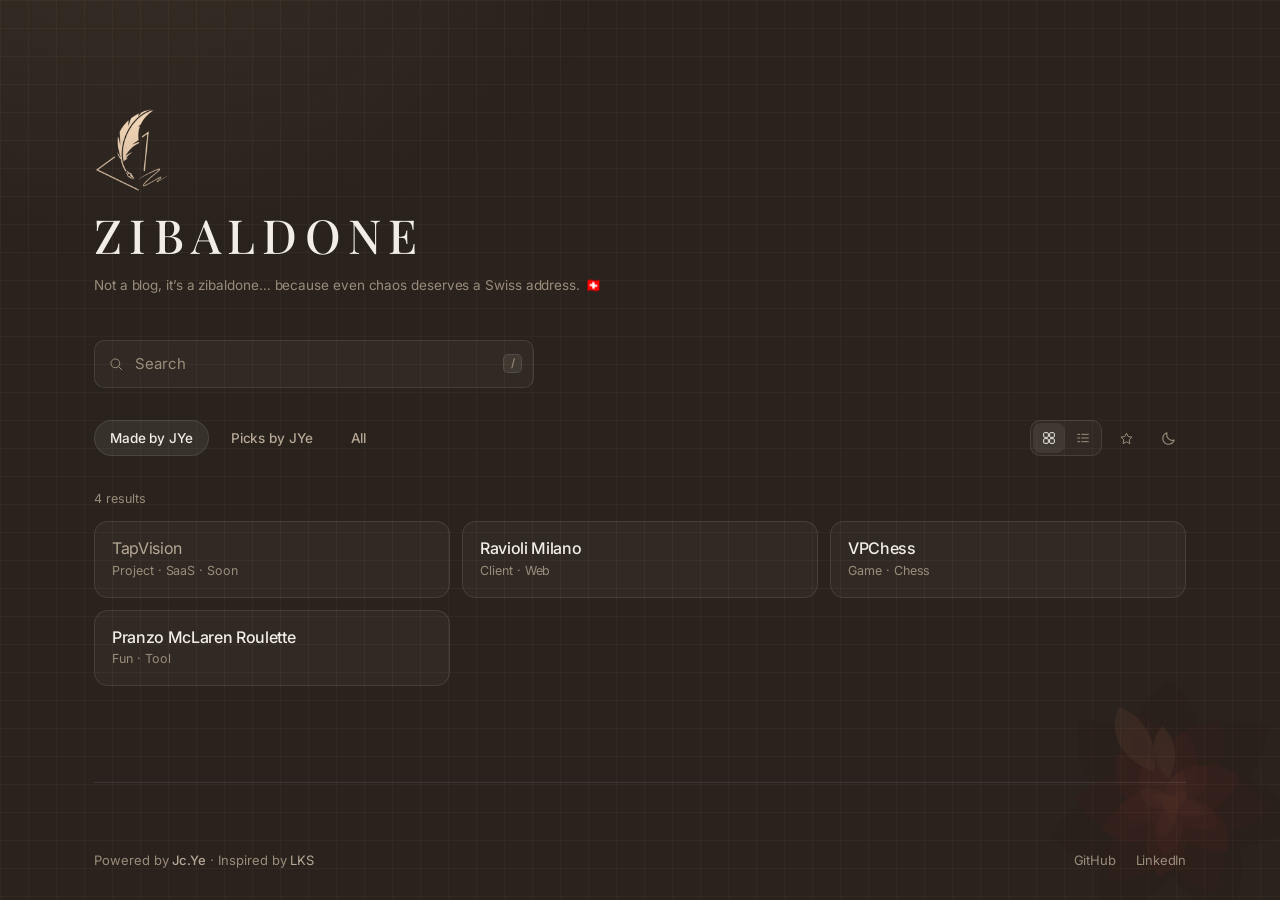
==== commit 9818c7f6: "fix fix" ====
--- a/index.html
+++ b/index.html
@@ -3,8 +3,10 @@
 <head>
 <meta charset="utf-8">
 <meta name="viewport" content="width=device-width, initial-scale=1, viewport-fit=cover">
-<meta name="theme-color" content="#29221D" media="(prefers-color-scheme: dark)">
-<meta name="theme-color" content="#F5EDE1" media="(prefers-color-scheme: light)">
+<!-- No `media` here on purpose: the page no longer follows the OS, so the
+     browser chrome must not either. applyTheme() keeps this in step with the
+     visitor's actual choice. -->
+<meta name="theme-color" content="#29221D">
 
 <title>Zibaldone</title>
 <meta name="description" content="Zibaldone.ch — pages built by Jiancheng Ye, and a few worth keeping open.">
@@ -32,14 +34,17 @@
 
 <!-- The one inline script on the page, and it earns its place: it stamps the
      saved theme onto <html> before first paint. Loading it with the rest of
-     app.js would flash a full-screen white page at every dark-mode visitor. -->
+     app.js would flash a full-screen light page at every visitor.
+
+     Ink is the default for everyone on a first visit — the site does NOT
+     follow prefers-color-scheme. Owner's call: the logo is drawn in cream on
+     brown, and that is how the site should introduce itself. Paper is a
+     choice you make, and once made it is remembered. -->
 <script>
 (function () {
   try {
     var saved = localStorage.getItem('zibaldone.theme.v1');
-    var dark = saved ? saved === 'dark'
-                     : !matchMedia('(prefers-color-scheme: light)').matches;
-    document.documentElement.dataset.theme = dark ? 'dark' : 'light';
+    document.documentElement.dataset.theme = saved === 'light' ? 'light' : 'dark';
   } catch (e) { /* private mode — the dark default in the markup stands */ }
 })();
 </script>
--- a/assets/css/style.css
+++ b/assets/css/style.css
@@ -181,6 +181,13 @@
   display: flex; flex-direction: column;
   min-height: 100svh;
 }
+/* The top padding is measured in vh, which is generous breathing room on a
+   desktop window and a dead zone on a phone: a tall handset makes 12vh ~150px,
+   so the logo starts a thumb-length down the screen with nothing above it.
+   Phones get a flat value instead — there is no room to spend up here. */
+@media (max-width: 760px) {
+  .shell { padding-top: 30px; }
+}
 
 /* ================================================================= HEADER == */
 .head { margin-bottom: clamp(22px, 3.4vw, 34px); }
@@ -377,6 +384,17 @@
 :root[data-theme="light"] #themeBtn .icon-moon { display: none; }
 :root[data-theme="light"] #themeBtn .icon-sun  { display: block; }
 
+/* On a phone the four tools eat ~160px of the row, which leaves the chips too
+   little and cuts "Picks by JYe" mid-word behind the fade. Giving the chips
+   the full width instead lets all three sit there uncut, with the tools on
+   their own line under them. */
+@media (max-width: 620px) {
+  .toolbar { flex-wrap: wrap; gap: 10px 12px; }
+  .chips   { flex: 1 1 100%; }
+  .tools   { margin-left: auto; }
+}
+/* Still scrollable as a fallback — a longer collection label, or a large
+   system font size, can outgrow even the full row. */
 @media (max-width: 700px) {
   .chips {
     overflow-x: auto; scrollbar-width: none; -webkit-overflow-scrolling: touch;
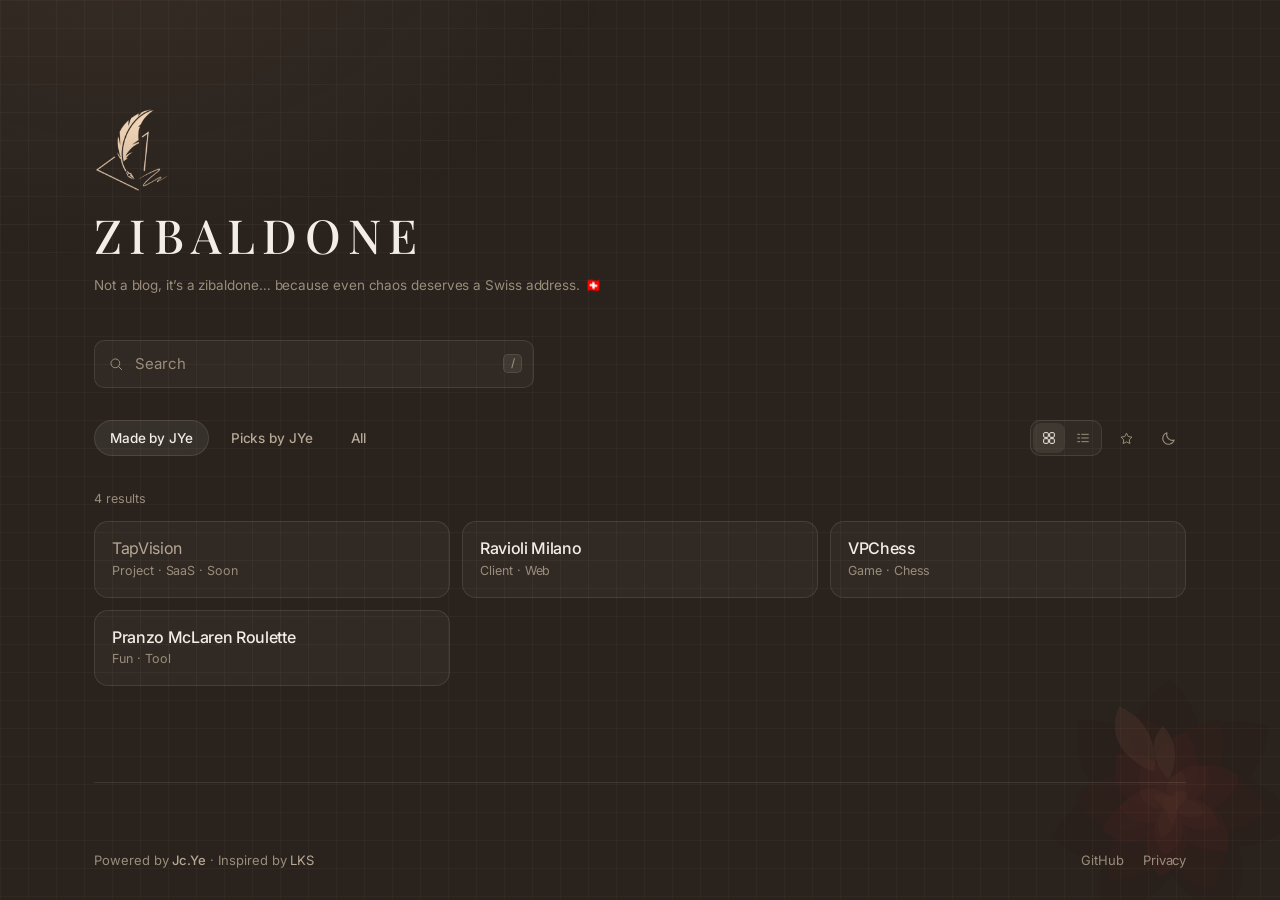
==== commit 921fb474: "privacy page privacy page" ====
--- a/index.html
+++ b/index.html
@@ -140,10 +140,10 @@
   </main>
 
   <footer class="foot">
-    <p class="foot__credit">Powered by <span class="foot__name">Jc.Ye</span> <span class="foot__inspired">&middot; Inspired by <a href="https://lkssite.vip/" target="_blank" rel="noopener noreferrer">LKS</a></span></p>
+    <p class="foot__credit">Powered by <span class="foot__name">Jc.Ye</span> <span class="foot__inspired">&middot; Inspired by <a href="https://github.com/xiangjianan" target="_blank" rel="noopener noreferrer">LKS</a></span></p>
     <nav class="foot__links" aria-label="Elsewhere">
       <a href="https://github.com/skymemoryGit" target="_blank" rel="noopener noreferrer">GitHub</a>
-      <a href="https://www.linkedin.com/in/jiancheng-ye-790966201" target="_blank" rel="noopener noreferrer">LinkedIn</a>
+      <a href="privacy.html">Privacy</a>
     </nav>
   </footer>
 
--- a/assets/css/style.css
+++ b/assets/css/style.css
@@ -662,6 +662,22 @@
   text-decoration: underline; text-underline-offset: 3px;
 }
 
+/* ---------------------------------------------------------------- legal -- */
+/* privacy.html only. Plain prose, not a second design system: same tokens,
+   same shell, just readable line length instead of a grid. */
+.legal { max-width: 62ch; padding-bottom: clamp(40px, 7vw, 68px); }
+.legal h1 { font-size: 22px; font-weight: 500; letter-spacing: -.015em; margin-bottom: 6px; }
+.legal .legal__updated { font-size: 12.5px; color: var(--ink-3); margin-bottom: clamp(28px, 5vw, 40px); }
+.legal h2 { font-size: 15px; font-weight: 500; margin: 28px 0 8px; }
+.legal p { color: var(--ink-2); font-size: 14.5px; line-height: 1.65; }
+.legal p + p { margin-top: 10px; }
+.legal .back {
+  display: inline-flex; align-items: center; gap: 6px;
+  font-size: 13.5px; color: var(--ink-3); margin-bottom: clamp(24px, 4vw, 36px);
+  transition: color var(--fast) var(--ease);
+}
+.legal .back:hover { color: var(--ink); }
+
 /* =================================================================== FOOT == */
 .foot {
   margin-top: auto;
